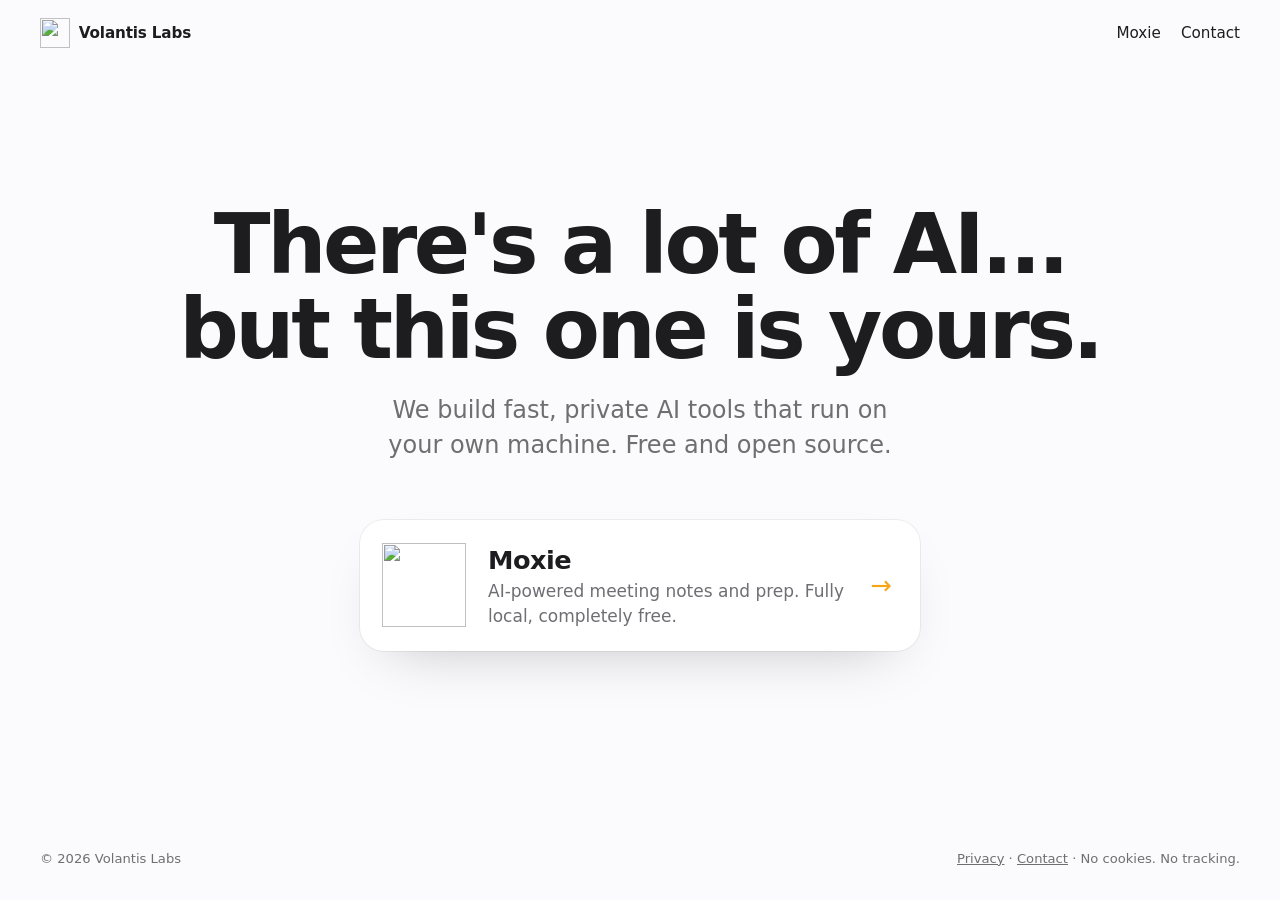
==== public/index.html @ 40e28b69 "WF-763: Add the Volantis Labs home page and the Moxie page Volantis Labs home: "There's a lot of AI." ====
<!doctype html>
<html lang="en">
<head>
<meta charset="utf-8">
<meta name="viewport" content="width=device-width, initial-scale=1">
<title>Volantis Labs</title>
<meta name="description" content="There's a lot of AI, but this one is yours. Volantis Labs builds private AI that runs on your own computer. Our first product is Moxie: AI-powered meeting notes and prep.">
<link rel="icon" href="/img/volantis-favicon.png">
<style>
:root { --ink:#1d1d1f; --muted:#6e6e73; --bg:#fbfbfd; --orange:#f5a516; --sans:-apple-system, BlinkMacSystemFont, "Segoe UI", system-ui, sans-serif; }
* { box-sizing:border-box; margin:0; }
body { background:var(--bg); color:var(--ink); font:17px/1.47 var(--sans); min-height:100vh; display:flex; flex-direction:column; }
nav { display:flex; justify-content:space-between; align-items:center; padding:18px clamp(16px,4vw,40px); font-size:.95rem; }
nav b { font-weight:700; letter-spacing:-.01em; }
nav a { color:var(--ink); text-decoration:none; margin-left:20px; }
main { flex:1; display:grid; place-items:center; text-align:center; padding:40px 16px 80px; }
h1 { font-size:clamp(2.8rem,7vw,5.2rem); font-weight:700; letter-spacing:-.04em; line-height:1.02; max-width:none; margin:0 auto; }
.sub { font-size:clamp(1.15rem,2.2vw,1.5rem); color:var(--muted); margin:20px auto 56px; max-width:34rem; }
.card { display:flex; align-items:center; gap:22px; text-align:left; text-decoration:none; color:inherit; background:#fff; border-radius:24px; padding:22px 28px 22px 22px; box-shadow:0 0 0 1px rgba(0,0,0,.06), 0 24px 60px -30px rgba(0,0,0,.25); transition:transform .2s, box-shadow .2s; max-width:560px; margin:0 auto; }
.card:hover { transform:translateY(-3px); box-shadow:0 0 0 1px rgba(0,0,0,.08), 0 30px 70px -30px rgba(0,0,0,.3); }
.card img { width:84px; height:84px; }
.card h2 { font-size:1.6rem; letter-spacing:-.02em; }
.card p { color:var(--muted); }
.card .go { margin-left:auto; font-size:1.6rem; color:var(--orange); }
footer { padding:20px clamp(16px,4vw,40px) 32px; color:var(--muted); font-size:.82rem; display:flex; justify-content:space-between; flex-wrap:wrap; gap:8px; }
footer a { color:inherit; }
nav .brand { display:inline-flex; align-items:center; gap:.55rem; }
nav .brand img { width:30px; height:30px; }
</style>
</head>
<body>
<nav><b class="brand"><img src="/img/volantis-mark-512.png" alt="">Volantis Labs</b><span><a href="/moxie/">Moxie</a><a href="mailto:hello@getmoxieapp.com">Contact</a></span></nav>
<main>
  <div>
    <h1>There's a lot of AI...<br>but this one is yours.</h1>
    <p class="sub">We build fast, private AI tools that run on your own machine. Free and open source.</p>
    <a class="card" href="/moxie/">
      <img src="/img/cub-512.png" alt="">
      <div><h2>Moxie</h2><p>AI-powered meeting notes and prep. Fully local, completely free.</p></div>
      <span class="go">→</span>
    </a>
  </div>
</main>
<footer><span>© 2026 Volantis Labs</span><span><a href="/moxie/privacy/">Privacy</a> · <a href="mailto:hello@getmoxieapp.com">Contact</a> · No cookies. No tracking.</span></footer>
</body>
</html>
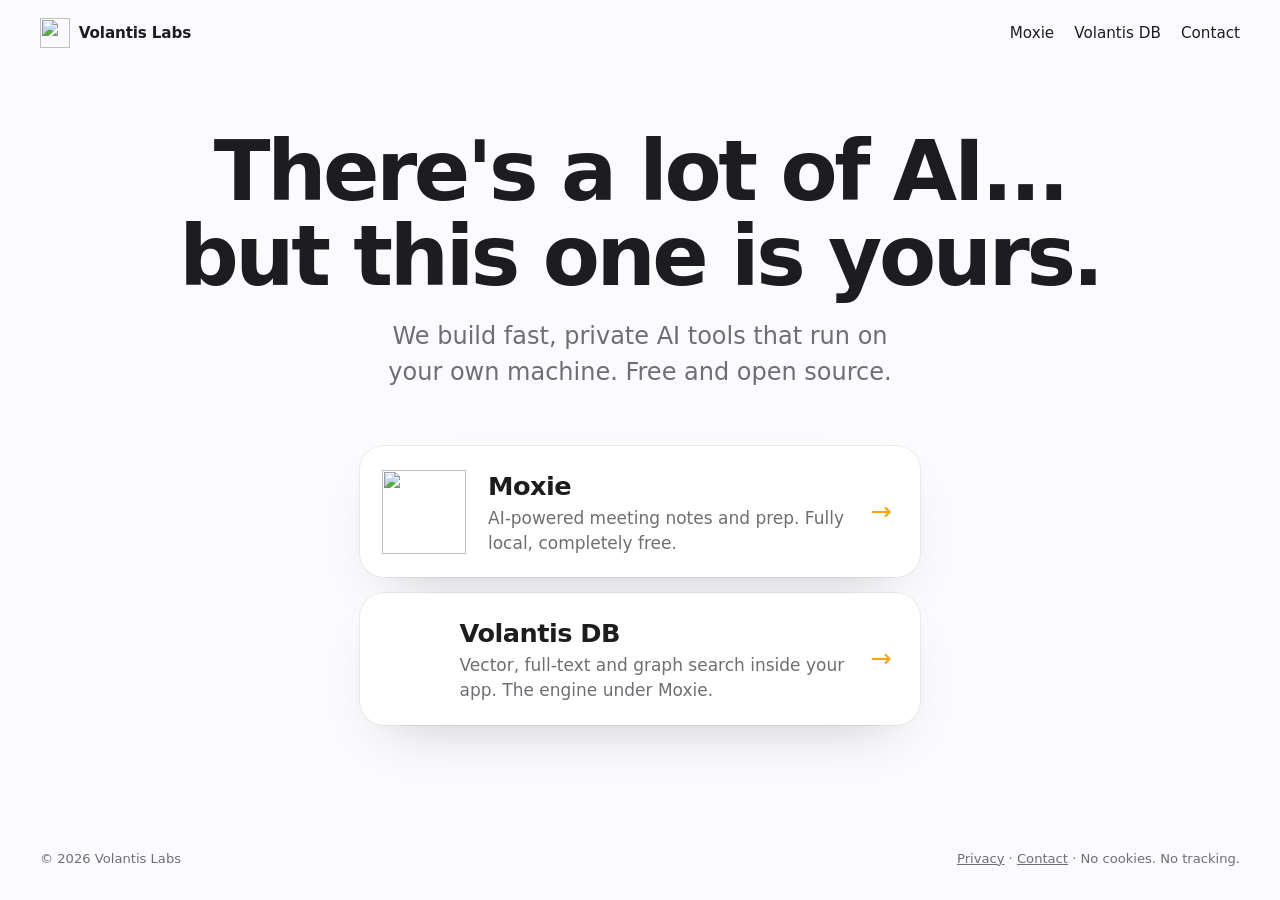
==== commit ff2fa05f: "Add the Volantis DB page, benchmarks and home-page card - /volantis-db/: landing page with the two-t" ====
--- a/public/index.html
+++ b/public/index.html
@@ -4,7 +4,7 @@
 <meta charset="utf-8">
 <meta name="viewport" content="width=device-width, initial-scale=1">
 <title>Volantis Labs</title>
-<meta name="description" content="There's a lot of AI, but this one is yours. Volantis Labs builds private AI that runs on your own computer. Our first product is Moxie: AI-powered meeting notes and prep.">
+<meta name="description" content="There's a lot of AI, but this one is yours. Volantis Labs builds private AI that runs on your own computer: Moxie, AI-powered meeting notes and prep, and Volantis DB, an embedded database for vector, full-text and graph search.">
 <link rel="icon" href="/img/volantis-favicon.png">
 <style>
 :root { --ink:#1d1d1f; --muted:#6e6e73; --bg:#fbfbfd; --orange:#f5a516; --sans:-apple-system, BlinkMacSystemFont, "Segoe UI", system-ui, sans-serif; }
@@ -22,6 +22,8 @@
 .card h2 { font-size:1.6rem; letter-spacing:-.02em; }
 .card p { color:var(--muted); }
 .card .go { margin-left:auto; font-size:1.6rem; color:var(--orange); }
+.cards { display:grid; gap:16px; max-width:560px; margin:0 auto; }
+.card.db img { width:84px; height:auto; padding:6px; }
 footer { padding:20px clamp(16px,4vw,40px) 32px; color:var(--muted); font-size:.82rem; display:flex; justify-content:space-between; flex-wrap:wrap; gap:8px; }
 footer a { color:inherit; }
 nav .brand { display:inline-flex; align-items:center; gap:.55rem; }
@@ -29,16 +31,23 @@
 </style>
 </head>
 <body>
-<nav><b class="brand"><img src="/img/volantis-mark-512.png" alt="">Volantis Labs</b><span><a href="/moxie/">Moxie</a><a href="mailto:hello@getmoxieapp.com">Contact</a></span></nav>
+<nav><b class="brand"><img src="/img/volantis-mark-512.png" alt="">Volantis Labs</b><span><a href="/moxie/">Moxie</a><a href="/volantis-db/">Volantis DB</a><a href="mailto:hello@getmoxieapp.com">Contact</a></span></nav>
 <main>
   <div>
     <h1>There's a lot of AI...<br>but this one is yours.</h1>
     <p class="sub">We build fast, private AI tools that run on your own machine. Free and open source.</p>
-    <a class="card" href="/moxie/">
-      <img src="/img/cub-512.png" alt="">
-      <div><h2>Moxie</h2><p>AI-powered meeting notes and prep. Fully local, completely free.</p></div>
-      <span class="go">→</span>
-    </a>
+    <div class="cards">
+      <a class="card" href="/moxie/">
+        <img src="/img/cub-512.png" alt="">
+        <div><h2>Moxie</h2><p>AI-powered meeting notes and prep. Fully local, completely free.</p></div>
+        <span class="go">→</span>
+      </a>
+      <a class="card db" href="/volantis-db/">
+        <img src="/img/volantis-db/logo.svg" alt="">
+        <div><h2>Volantis DB</h2><p>Vector, full-text and graph search inside your app. The engine under Moxie.</p></div>
+        <span class="go">→</span>
+      </a>
+    </div>
   </div>
 </main>
 <footer><span>© 2026 Volantis Labs</span><span><a href="/moxie/privacy/">Privacy</a> · <a href="mailto:hello@getmoxieapp.com">Contact</a> · No cookies. No tracking.</span></footer>
